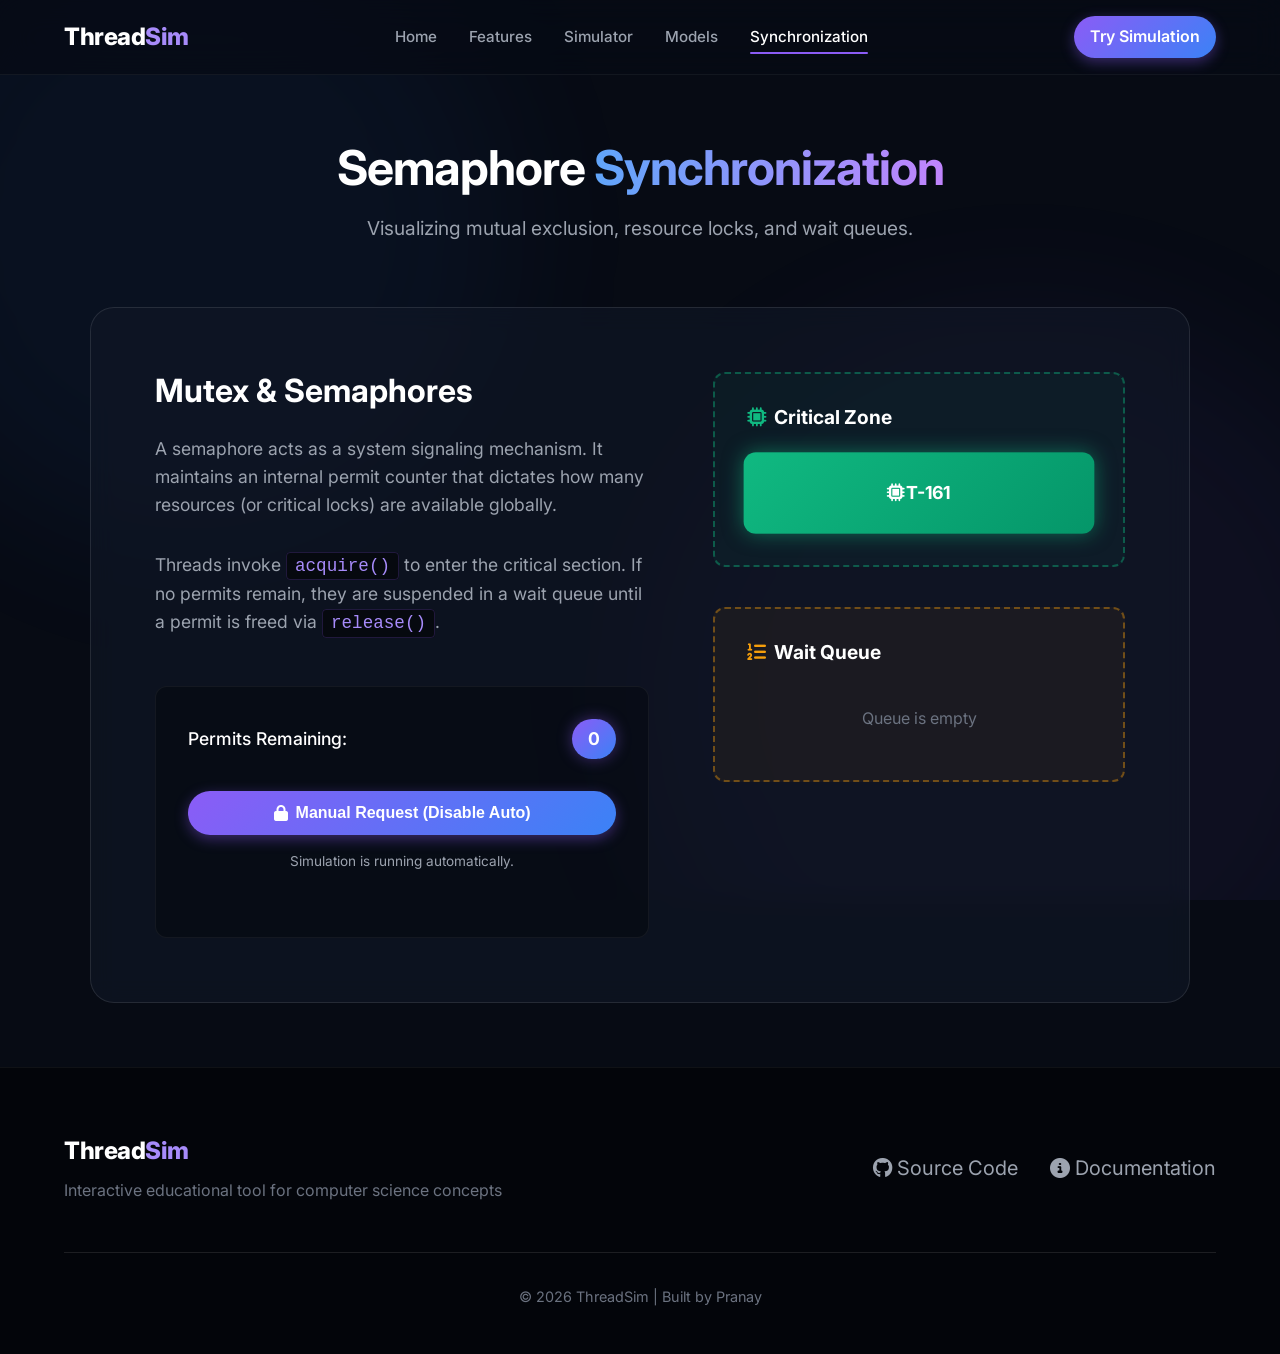
==== Operating-System-Simulator/sync.html @ 3c36ab27 "Initial commit - Operating System Simulator" ====
<!DOCTYPE html>
<html lang="en">
<head>
    <meta charset="UTF-8">
    <meta name="viewport" content="width=device-width, initial-scale=1.0">
    <title>Synchronization - ThreadSim</title>
    <link rel="stylesheet" href="style.css">
    <link href="https://fonts.googleapis.com/css2?family=Inter:wght@300;400;500;600;700;800&display=swap" rel="stylesheet">
    <link rel="stylesheet" href="https://cdnjs.cloudflare.com/ajax/libs/font-awesome/6.4.0/css/all.min.css">
</head>
<body>
    <div class="bg-blobs">
        <div class="blob blob-1"></div>
        <div class="blob blob-2"></div>
    </div>

    <nav class="navbar">
        <div class="logo">Thread<span>Sim</span></div>
        <ul class="nav-links">
            <li><a href="index.html">Home</a></li>
            <li><a href="features.html">Features</a></li>
            <li><a href="simulator.html">Simulator</a></li>
            <li><a href="models.html">Models</a></li>
            <li><a href="sync.html" class="active">Synchronization</a></li>
        </ul>
        <a href="simulator.html" class="btn btn-primary" style="padding: 0.5rem 1rem; border-radius: 99px;">Try Simulation</a>
    </nav>

    <div class="page-container">
        <section class="sync-section">
            <div class="section-header">
                <h2>Semaphore <span class="gradient-text">Synchronization</span></h2>
                <p>Visualizing mutual exclusion, resource locks, and wait queues.</p>
            </div>
            <div class="sync-dashboard">
                <div class="sync-description">
                    <h3>Mutex & Semaphores</h3>
                    <p>A semaphore acts as a system signaling mechanism. It maintains an internal permit counter that dictates how many resources (or critical locks) are available globally.</p>
                    <p>Threads invoke <code>acquire()</code> to enter the critical section. If no permits remain, they are suspended in a wait queue until a permit is freed via <code>release()</code>.</p>
                    
                    <div style="margin-top: 3rem; background: rgba(0,0,0,0.3); padding: 2rem; border-radius: 12px; border: 1px solid rgba(255,255,255,0.05);">
                        <div class="flex-between" style="display:flex; justify-content:space-between; align-items:center; margin-bottom: 2rem;">
                            <span style="font-size: 1.1rem; font-weight: 500;">Permits Remaining:</span>
                            <span class="badge" id="sema-count">1</span>
                        </div>
                        <button id="btn-sema-add" class="btn btn-primary w-full" style="width:100%; display:flex; justify-content:center; gap:0.5rem;"><i class="fas fa-lock"></i> Manual Request (Disable Auto)</button>
                        <p style="text-align: center; font-size: 0.85rem; color: #9ca3af; margin-top: 1rem;">Simulation is running automatically.</p>
                    </div>
                </div>
                
                <div class="sync-visual">
                    <div class="critical-section" id="critical-section">
                        <h4><i class="fas fa-microchip" style="color: #10b981;"></i> Critical Zone</h4>
                        <div class="resource-slots" id="resource-slots">
                            <div class="slot empty">AWAITING SYSTEM</div>
                        </div>
                    </div>
                    <div class="wait-queue" id="wait-queue">
                        <h4><i class="fas fa-list-ol" style="color: #f59e0b;"></i> Wait Queue</h4>
                        <div class="queue-container" id="queue-container">
                            <div class="empty-queue-msg">No threads queued</div>
                        </div>
                    </div>
                </div>
            </div>
        </section>

        <footer>
            <div class="footer-content">
                <div class="footer-brand">
                    <div class="logo">Thread<span>Sim</span></div>
                    <p>Interactive educational tool for computer science concepts</p>
                </div>
                <div class="footer-links">
                    <a href="#"><i class="fab fa-github"></i> Source Code</a>
                    <a href="#"><i class="fas fa-info-circle"></i> Documentation</a>
                </div>
            </div>
            <div class="footer-bottom">
                &copy; 2026 ThreadSim | Built by Pranay
            </div>
        </footer>
    </div>
    
    <script src="script.js"></script>
</body>
</html>
---- Operating-System-Simulator/style.css ----
:root {
    /* Color Palette */
    --bg-dark: #070B14;
    --bg-card: #111827;
    --bg-card-hover: #1f2937;
    
    --text-primary: #ffffff;
    --text-secondary: #9ca3af;
    --text-muted: #6b7280;
    
    --primary: #8b5cf6;
    --primary-hover: #7c3aed;
    --secondary: #3b82f6;
    
    /* Thread States */
    --state-running: #10b981; /* Green */
    --state-ready: #3b82f6;   /* Blue */
    --state-waiting: #f59e0b; /* Orange */
    --state-terminated: #6b7280; /* Gray */
    --state-danger: #ef4444; /* Red */
    
    /* Effects */
    --shadow-md: 0 4px 6px -1px rgb(0 0 0 / 0.5);
    --shadow-lg: 0 10px 15px -3px rgb(0 0 0 / 0.6);
    --shadow-glow: 0 0 25px rgba(139, 92, 246, 0.4);
    
    --radius-md: 0.75rem;
    --radius-lg: 1.5rem;
    --radius-full: 9999px;
    
    --transition: all 0.3s cubic-bezier(0.4, 0, 0.2, 1);
}

* { margin: 0; padding: 0; box-sizing: border-box; }

body {
    font-family: 'Inter', sans-serif;
    background-color: var(--bg-dark);
    color: var(--text-primary);
    line-height: 1.6;
    overflow-x: hidden;
    min-height: 100vh;
    display: flex;
    flex-direction: column;
}

h1, h2, h3, h4 { font-weight: 700; line-height: 1.2; }
a { text-decoration: none; color: inherit; }

/* Dynamic Background Blobs */
.bg-blobs {
    position: fixed;
    top: 0;
    left: 0;
    width: 100%;
    height: 100%;
    z-index: -1;
    overflow: hidden;
    pointer-events: none;
}
.blob {
    position: absolute;
    filter: blur(80px);
    opacity: 0.4;
    border-radius: 50%;
    animation: float 20s infinite alternate;
}
.blob-1 { top: -10%; left: -10%; width: 50vw; height: 50vw; background: rgba(59, 130, 246, 0.15); }
.blob-2 { bottom: -20%; right: -10%; width: 60vw; height: 60vw; background: rgba(139, 92, 246, 0.15); animation-delay: -10s; }

@keyframes float {
    0% { transform: translate(0, 0) scale(1); }
    100% { transform: translate(5%, 10%) scale(1.1); }
}

/* Animated Bubbles */
.bubble {
    position: absolute;
    bottom: -150px;
    background: radial-gradient(circle at 30% 30%, rgba(255, 255, 255, 0.15), rgba(139, 92, 246, 0.05));
    border: 1px solid rgba(139, 92, 246, 0.2);
    box-shadow: inset 0 0 10px rgba(255, 255, 255, 0.1), 0 0 15px rgba(139, 92, 246, 0.1);
    border-radius: 50%;
    animation: rise infinite linear;
}

@keyframes rise {
    0% { transform: translateY(0) translateX(0) scale(0.5); opacity: 0; }
    10% { opacity: 0.6; }
    50% { transform: translateY(-60vh) translateX(20px) scale(1); opacity: 0.6; }
    90% { opacity: 0.6; }
    100% { transform: translateY(-120vh) translateX(-20px) scale(1.2); opacity: 0; }
}

/* Utilities */
.btn {
    display: inline-flex;
    align-items: center;
    gap: 0.5rem;
    padding: 0.8rem 1.75rem;
    border-radius: var(--radius-full);
    font-weight: 600;
    transition: var(--transition);
    cursor: pointer;
    border: none;
    font-size: 1rem;
    position: relative;
    overflow: hidden;
}

.btn-primary {
    background: linear-gradient(135deg, var(--primary), var(--secondary));
    color: white;
    box-shadow: 0 4px 14px 0 rgba(139, 92, 246, 0.39);
}

.btn-primary:hover {
    transform: translateY(-2px);
    box-shadow: 0 8px 25px 0 rgba(139, 92, 246, 0.5);
}

.btn-secondary {
    background-color: rgba(255, 255, 255, 0.05);
    border: 1px solid rgba(255, 255, 255, 0.1);
    color: var(--text-primary);
    backdrop-filter: blur(10px);
}

.btn-secondary:hover {
    border-color: rgba(255, 255, 255, 0.3);
    background-color: rgba(255, 255, 255, 0.1);
}

.btn-action {
    display: inline-flex;
    align-items: center;
    gap: 0.5rem;
    padding: 0.6rem 1.2rem;
    border-radius: var(--radius-md);
    font-weight: 600;
    font-size: 0.875rem;
    cursor: pointer;
    border: none;
    transition: var(--transition);
}

.btn-action:disabled { opacity: 0.4; cursor: not-allowed; transform: none !important; }
.primary { background-color: rgba(139, 92, 246, 0.2); color: #c4b5fd; border: 1px solid rgba(139, 92, 246, 0.3); }
.success { background-color: rgba(16, 185, 129, 0.2); color: #6ee7b7; border: 1px solid rgba(16, 185, 129, 0.3); }
.warning { background-color: rgba(245, 158, 11, 0.2); color: #fcd34d; border: 1px solid rgba(245, 158, 11, 0.3); }
.danger { background-color: rgba(239, 68, 68, 0.2); color: #fca5a5; border: 1px solid rgba(239, 68, 68, 0.3); }

.btn-action:not(:disabled):hover {
    filter: brightness(1.2);
    transform: translateY(-2px);
}

.gradient-text {
    background: linear-gradient(to right, #60a5fa, #c084fc);
    -webkit-background-clip: text;
    -webkit-text-fill-color: transparent;
    background-clip: text;
}

.mt-2 { margin-top: 1rem; }
.mt-3 { margin-top: 1.5rem; }
.w-full { width: 100%; justify-content: center; }

/* Navbar */
.navbar {
    position: fixed;
    top: 0;
    left: 0;
    width: 100%;
    height: 75px;
    display: flex;
    justify-content: space-between;
    align-items: center;
    padding: 0 5%;
    background: rgba(7, 11, 20, 0.7);
    backdrop-filter: blur(16px);
    -webkit-backdrop-filter: blur(16px);
    border-bottom: 1px solid rgba(255, 255, 255, 0.05);
    z-index: 1000;
}

.logo { font-size: 1.5rem; font-weight: 800; letter-spacing: -0.5px; }
.logo span { color: #a78bfa; }

.nav-links { display: flex; list-style: none; gap: 2rem; }
.nav-links a {
    color: var(--text-secondary);
    font-size: 0.95rem;
    font-weight: 500;
    transition: var(--transition);
    padding: 0.5rem 0;
    position: relative;
}

.nav-links a::after {
    content: '';
    position: absolute;
    bottom: 0;
    left: 50%;
    width: 0;
    height: 2px;
    background: var(--primary);
    transition: var(--transition);
    transform: translateX(-50%);
    border-radius: 2px;
}

.nav-links a:hover { color: var(--text-primary); }
.nav-links a:hover::after { width: 100%; }
.nav-links a.active { color: var(--text-primary); }
.nav-links a.active::after { width: 100%; }

/* Layout Commons */
.page-container {
    flex: 1;
    display: flex;
    flex-direction: column;
    padding-top: 75px; /* Offset for navbar */
}

section { padding: 4rem 5%; width: 100%; }

.section-header { text-align: center; margin-bottom: 4rem; animation: slideDown 0.5s ease-out; }
.section-header h2 { font-size: 3rem; margin-bottom: 1rem; letter-spacing: -1px; }
.section-header p { color: var(--text-secondary); font-size: 1.2rem; max-width: 600px; margin: 0 auto; }

@keyframes slideDown {
    from { opacity: 0; transform: translateY(-20px); }
    to { opacity: 1; transform: translateY(0); }
}
@keyframes fadeIn {
    from { opacity: 0; }
    to { opacity: 1; }
}

/* Hero Section */
.hero {
    flex: 1;
    display: flex;
    flex-direction: column;
    justify-content: center;
    align-items: center;
    text-align: center;
    padding: 0 5%;
    min-height: calc(100vh - 75px);
    animation: fadeIn 1s ease-out;
}

.hero-content { max-width: 900px; z-index: 10; }
.hero h1 { font-size: 5rem; letter-spacing: -2px; margin-bottom: 1.5rem; line-height: 1.1; }
.hero p { font-size: 1.25rem; color: var(--text-secondary); margin-bottom: 3rem; max-width: 650px; margin-left: auto; margin-right: auto; }
.hero-buttons { display: flex; gap: 1.5rem; justify-content: center; }

/* Features Section */
.features-grid {
    display: grid;
    grid-template-columns: repeat(auto-fit, minmax(280px, 1fr));
    gap: 2rem;
    max-width: 1200px;
    margin: 0 auto;
    animation: fadeIn 0.8s ease-out;
}

.feature-card {
    background: rgba(17, 24, 39, 0.6);
    backdrop-filter: blur(10px);
    padding: 2.5rem;
    border-radius: var(--radius-lg);
    border: 1px solid rgba(255, 255, 255, 0.05);
    transition: var(--transition);
    position: relative;
    overflow: hidden;
}

.feature-card::before {
    content: '';
    position: absolute;
    top: 0; left: 0; width: 100%; height: 100%;
    background: linear-gradient(135deg, rgba(255,255,255,0.05) 0%, rgba(255,255,255,0) 100%);
    z-index: 0;
    pointer-events: none;
}

.feature-card > * { position: relative; z-index: 1; }

.feature-card:hover {
    transform: translateY(-10px);
    border-color: rgba(139, 92, 246, 0.3);
    box-shadow: 0 20px 40px rgba(0,0,0,0.5), 0 0 20px rgba(139, 92, 246, 0.2);
}

.feature-icon {
    width: 60px; height: 60px;
    background: linear-gradient(135deg, rgba(59, 130, 246, 0.2), rgba(139, 92, 246, 0.2));
    color: #a78bfa;
    border-radius: var(--radius-md);
    display: flex; align-items: center; justify-content: center;
    font-size: 1.75rem; margin-bottom: 1.5rem;
    border: 1px solid rgba(139, 92, 246, 0.2);
}

.feature-card h3 { margin-bottom: 1rem; font-size: 1.5rem; color: #f8fafc; }
.feature-card p { color: var(--text-secondary); font-size: 1rem; line-height: 1.6; }

/* Simulator Dashboard */
.dashboard {
    display: grid;
    grid-template-columns: 320px 1fr;
    gap: 2rem;
    max-width: 1300px;
    margin: 0 auto;
    background: rgba(17, 24, 39, 0.7);
    backdrop-filter: blur(12px);
    border-radius: var(--radius-lg);
    border: 1px solid rgba(255, 255, 255, 0.1);
    box-shadow: var(--shadow-lg);
    animation: fadeIn 0.8s ease-out;
}

.dashboard-controls {
    padding: 2.5rem;
    background: rgba(0, 0, 0, 0.3);
    border-right: 1px solid rgba(255, 255, 255, 0.05);
    display: flex; flex-direction: column; gap: 2.5rem;
    border-top-left-radius: var(--radius-lg);
    border-bottom-left-radius: var(--radius-lg);
}

.dashboard-controls h3 { font-size: 0.85rem; color: var(--text-muted); text-transform: uppercase; letter-spacing: 1.5px; margin-bottom: 1rem; }
.buttons { display: flex; flex-direction: column; gap: 1rem; }
.stat-row { display: flex; justify-content: space-between; align-items: center; margin-bottom: 1rem; font-size: 1rem; color: var(--text-secondary); font-weight: 500; }

.status-badge { padding: 0.3rem 0.8rem; border-radius: var(--radius-full); font-size: 0.75rem; font-weight: 700; text-transform: uppercase; letter-spacing: 0.5px; }
.status-badge.inactive { background-color: rgba(255, 255, 255, 0.1); color: var(--text-secondary); }
.status-badge.active { background-color: rgba(16, 185, 129, 0.2); color: #34d399; box-shadow: 0 0 10px rgba(16, 185, 129, 0.3); }

.legend-item { display: flex; align-items: center; gap: 0.75rem; font-size: 0.9rem; color: var(--text-secondary); margin-bottom: 0.75rem; font-weight: 500; }
.color-box { width: 14px; height: 14px; border-radius: 4px; }
.color-box.running { background-color: var(--state-running); box-shadow: 0 0 8px var(--state-running); }
.color-box.ready { background-color: var(--state-ready); }
.color-box.waiting { background-color: var(--state-waiting); }
.color-box.terminated { background-color: var(--state-terminated); }

/* Visualizer */
.dashboard-visualizer { padding: 2.5rem; display: flex; flex-direction: column; }
.visualizer-header { display: flex; justify-content: space-between; align-items: center; margin-bottom: 2rem; }
.visualizer-header h3 { font-size: 1.5rem; }

.cpu-indicator {
    background: rgba(139, 92, 246, 0.1);
    color: #c4b5fd;
    padding: 0.5rem 1.2rem;
    border-radius: var(--radius-md);
    font-weight: 600;
    font-size: 0.9rem;
    border: 1px solid rgba(139, 92, 246, 0.3);
    display: flex; gap: 0.5rem; align-items: center;
}

.cpu-indicator.pulse { animation: pulse-border 1.5s infinite; background: rgba(16, 185, 129, 0.1); color: #6ee7b7; border-color: rgba(16, 185, 129, 0.3); }

@keyframes pulse-border {
    0% { box-shadow: 0 0 0 0 rgba(16, 185, 129, 0.4); }
    70% { box-shadow: 0 0 0 10px rgba(16, 185, 129, 0); }
    100% { box-shadow: 0 0 0 0 rgba(16, 185, 129, 0); }
}

.thread-container {
    flex-grow: 1;
    background: rgba(0, 0, 0, 0.4);
    border-radius: var(--radius-md);
    padding: 2rem;
    display: grid;
    grid-template-columns: repeat(auto-fill, minmax(160px, 1fr));
    gap: 1.5rem;
    align-content: flex-start;
    min-height: 400px;
    position: relative;
    border: 1px dashed rgba(255, 255, 255, 0.15);
}

.empty-state { position: absolute; top: 50%; left: 50%; transform: translate(-50%, -50%); color: var(--text-muted); font-size: 1rem; font-weight: 500; }

/* Thread Blocks */
.thread-block {
    background: #1e293b;
    border-radius: var(--radius-md);
    padding: 1.25rem;
    border-top: 5px solid var(--state-ready);
    box-shadow: 0 4px 6px rgba(0,0,0,0.3);
    display: flex; flex-direction: column; gap: 0.75rem;
    transition: var(--transition);
    animation: popIn 0.3s cubic-bezier(0.175, 0.885, 0.32, 1.275) forwards;
}

@keyframes popIn {
    from { opacity: 0; transform: scale(0.8); }
    to { opacity: 1; transform: scale(1); }
}

.thread-block.state-ready { border-top-color: var(--state-ready); }
.thread-block.state-running { border-top-color: var(--state-running); box-shadow: 0 0 20px rgba(16, 185, 129, 0.2); transform: scale(1.05); z-index: 10; background: #243447; }
.thread-block.state-waiting { border-top-color: var(--state-waiting); opacity: 0.9; }
.thread-block.state-terminated { border-top-color: var(--state-terminated); opacity: 0.4; filter: grayscale(1); }

.thread-header { display: flex; justify-content: space-between; align-items: center; font-weight: 700; font-size: 1rem; }
.thread-id { color: #fff; }
.thread-state-text { font-size: 0.7rem; text-transform: uppercase; font-weight: 800; letter-spacing: 0.5px; }

.state-ready .thread-state-text { color: #93c5fd; }
.state-running .thread-state-text { color: #6ee7b7; }
.state-waiting .thread-state-text { color: #fcd34d; }
.state-terminated .thread-state-text { color: var(--text-muted); }

.thread-progress { width: 100%; height: 8px; background-color: rgba(0, 0, 0, 0.5); border-radius: var(--radius-full); overflow: hidden; }
.progress-bar { height: 100%; width: 0%; background-color: var(--text-muted); transition: width 1s linear; }
.state-running .progress-bar { background-color: var(--state-running); }

.thread-time { font-size: 0.8rem; color: var(--text-secondary); text-align: right; font-variant-numeric: tabular-nums; }

/* Models Grid */
.models-grid { display: grid; grid-template-columns: repeat(auto-fit, minmax(320px, 1fr)); gap: 2.5rem; max-width: 1200px; margin: 0 auto; animation: fadeIn 0.8s ease-out; }
.model-card { background: rgba(17, 24, 39, 0.6); backdrop-filter: blur(10px); padding: 2.5rem; border-radius: var(--radius-lg); border: 1px solid rgba(255, 255, 255, 0.05); transition: var(--transition); }
.model-card:hover { border-color: rgba(59, 130, 246, 0.4); transform: translateY(-5px); box-shadow: 0 15px 30px rgba(0,0,0,0.4); }

.model-card h3 { margin-bottom: 1rem; font-size: 1.75rem; color: var(--text-primary); }
.model-card p { color: var(--text-secondary); font-size: 1rem; margin-bottom: 2.5rem; line-height: 1.6; min-height: 100px; }

.model-diagram { background: rgba(0, 0, 0, 0.4); padding: 2.5rem; border-radius: var(--radius-md); display: flex; flex-direction: column; align-items: center; gap: 2rem; border: 1px solid rgba(255,255,255,0.05); }
.user-space, .kernel-space { display: flex; gap: 1.5rem; justify-content: center; }

.t-circle { width: 45px; height: 45px; border-radius: 50%; background: rgba(59, 130, 246, 0.1); border: 2px solid #60a5fa; display: flex; align-items: center; justify-content: center; font-weight: 700; color: #60a5fa; box-shadow: 0 0 15px rgba(59, 130, 246, 0.2); }
.k-circle { width: 55px; height: 55px; border-radius: 50%; background: rgba(16, 185, 129, 0.1); border: 2px solid #34d399; display: flex; align-items: center; justify-content: center; font-weight: 700; color: #34d399; box-shadow: 0 0 15px rgba(16, 185, 129, 0.2); }

.model-arrow { color: rgba(255,255,255,0.2); font-size: 2rem; }
.multi-arrows { display: flex; gap: 3rem; }
.mx-arrow { font-size: 2.5rem; color: rgba(255,255,255,0.2); }

/* Sync Section */
.sync-dashboard { display: grid; grid-template-columns: 1.2fr 1fr; gap: 4rem; max-width: 1100px; margin: 0 auto; background: rgba(17, 24, 39, 0.6); backdrop-filter: blur(12px); border-radius: var(--radius-lg); padding: 4rem; border: 1px solid rgba(255, 255, 255, 0.1); animation: fadeIn 0.8s ease-out; }
.sync-description h3 { margin-bottom: 1.5rem; font-size: 2rem; }
.sync-description p { color: var(--text-secondary); margin-bottom: 2rem; font-size: 1.1rem; }
.sync-description code { background-color: rgba(0, 0, 0, 0.5); padding: 0.2rem 0.5rem; border-radius: 4px; font-family: monospace; color: #a78bfa; border: 1px solid rgba(139, 92, 246, 0.2); }

.badge { background: linear-gradient(135deg, var(--primary), var(--secondary)); color: white; padding: 0.4rem 1rem; border-radius: var(--radius-full); font-weight: 700; font-size: 1.1rem; box-shadow: 0 0 15px rgba(139, 92, 246, 0.4); }

.sync-visual { display: flex; flex-direction: column; gap: 2.5rem; }
.critical-section { background: rgba(16, 185, 129, 0.05); border: 2px dashed rgba(16, 185, 129, 0.4); border-radius: var(--radius-md); padding: 2rem; position: relative; }
.critical-section h4, .wait-queue h4 { margin-bottom: 1.5rem; font-size: 1.2rem; display: flex; align-items: center; gap: 0.5rem; }

.resource-slots { display: flex; gap: 1rem; flex-wrap: wrap; }
.slot { flex-grow: 1; height: 80px; border-radius: var(--radius-md); display: flex; align-items: center; justify-content: center; font-weight: 700; font-size: 1.1rem; transition: var(--transition); }
.slot.empty { background: rgba(0, 0, 0, 0.4); border: 2px dashed rgba(255, 255, 255, 0.2); color: var(--text-muted); }
.slot.occupied { background: linear-gradient(135deg, #10b981, #059669); color: white; border: none; box-shadow: 0 0 20px rgba(16, 185, 129, 0.5); transform: scale(1.02); }

.wait-queue { background: rgba(245, 158, 11, 0.05); border: 2px dashed rgba(245, 158, 11, 0.4); border-radius: var(--radius-md); padding: 2rem; }
.queue-container { display: flex; gap: 1rem; min-height: 60px; align-items: center; flex-wrap: wrap; }
.empty-queue-msg { color: var(--text-muted); font-size: 1rem; width: 100%; text-align: center; }

.queued-thread { width: 50px; height: 50px; border-radius: 50%; background: linear-gradient(135deg, #f59e0b, #d97706); color: white; display: flex; align-items: center; justify-content: center; font-weight: 700; font-size: 1rem; animation: popIn 0.3s cubic-bezier(0.175, 0.885, 0.32, 1.275); box-shadow: 0 4px 10px rgba(245, 158, 11, 0.3); }

/* Footer */
footer { background: rgba(0, 0, 0, 0.5); padding: 4rem 5% 3rem; border-top: 1px solid rgba(255, 255, 255, 0.05); margin-top: auto; }
.footer-content { display: flex; justify-content: space-between; align-items: center; margin-bottom: 3rem; max-width: 1200px; margin-left: auto; margin-right: auto; }
.footer-brand p { color: var(--text-muted); margin-top: 0.5rem; }
.footer-links { display: flex; gap: 2rem; }
.footer-links a { color: var(--text-secondary); transition: var(--transition); font-size: 1.25rem; }
.footer-links a:hover { color: white; transform: translateY(-3px); }
.footer-bottom { text-align: center; color: var(--text-muted); font-size: 0.9rem; padding-top: 2rem; border-top: 1px solid rgba(255, 255, 255, 0.1); max-width: 1200px; margin: 0 auto; }

/* Responsive */
@media (max-width: 1000px) {
    .dashboard, .sync-dashboard { grid-template-columns: 1fr; }
    .hero h1 { font-size: 3.5rem; }
    .nav-links { display: none; }
    .footer-content { flex-direction: column; gap: 2rem; text-align: center; }
}
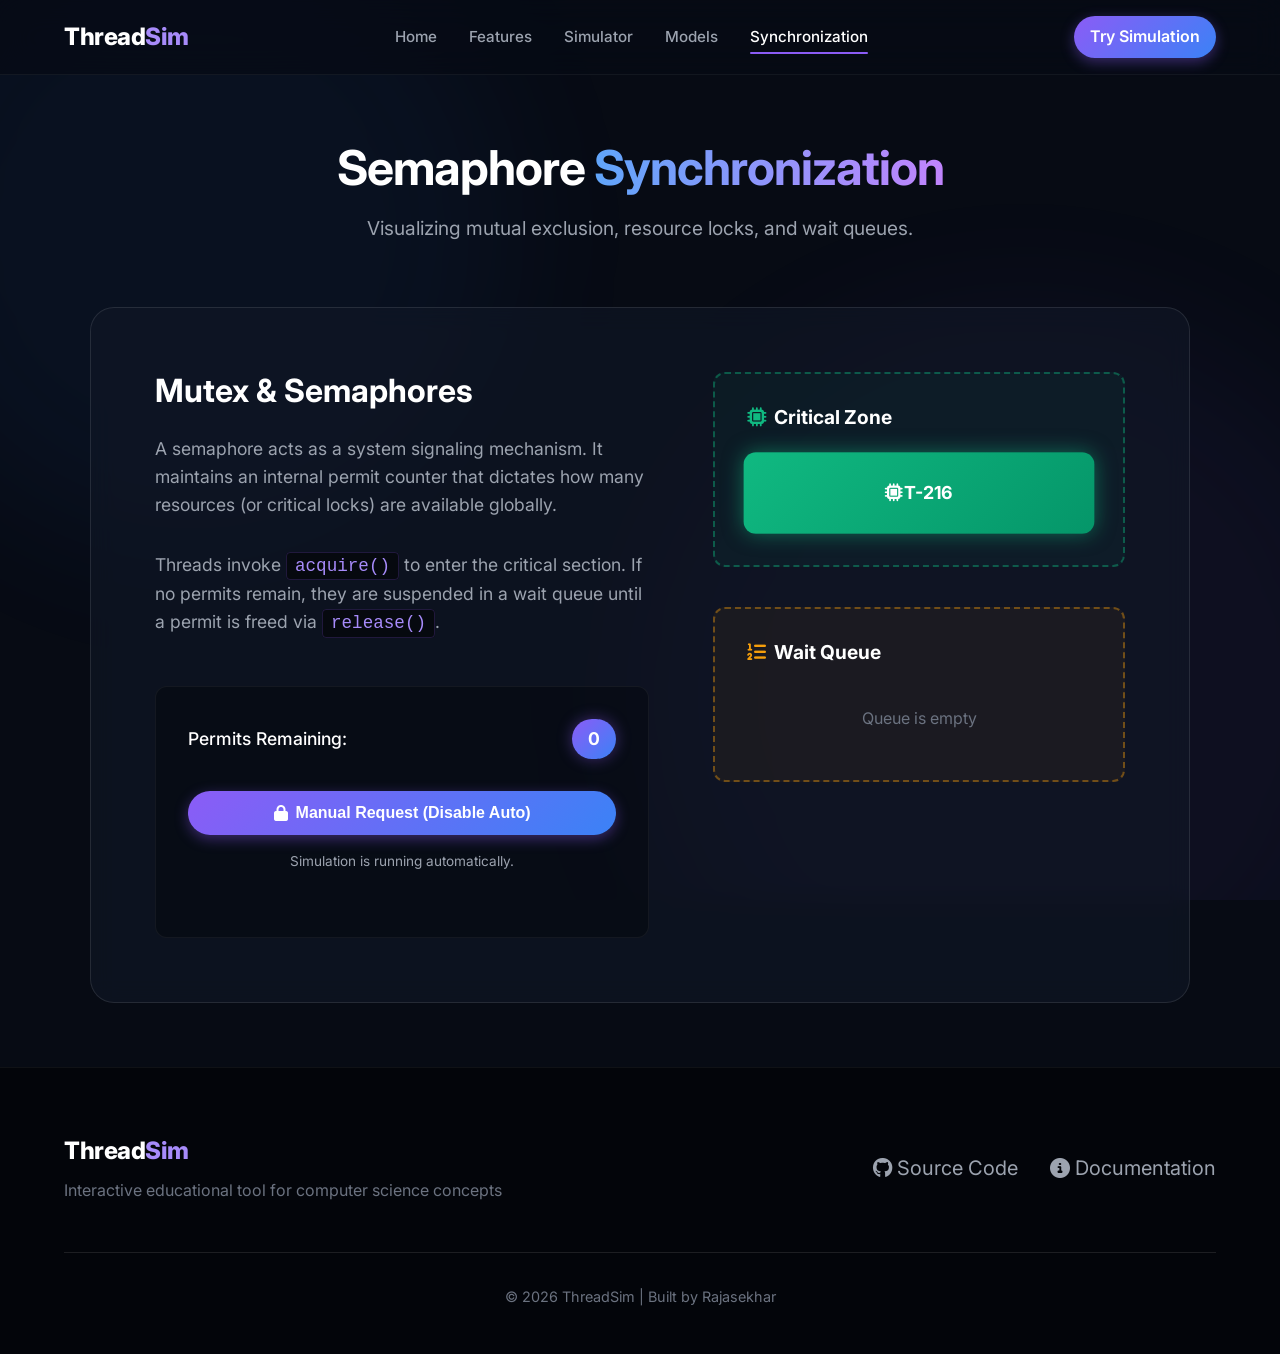
==== commit df4e17ed: "Update footer attribution from Pranay to Rajasekhar" ====
--- a/Operating-System-Simulator/sync.html
+++ b/Operating-System-Simulator/sync.html
@@ -77,7 +77,7 @@
                 </div>
             </div>
             <div class="footer-bottom">
-                &copy; 2026 ThreadSim | Built by Pranay
+                &copy; 2026 ThreadSim | Built by Rajasekhar
             </div>
         </footer>
     </div>
